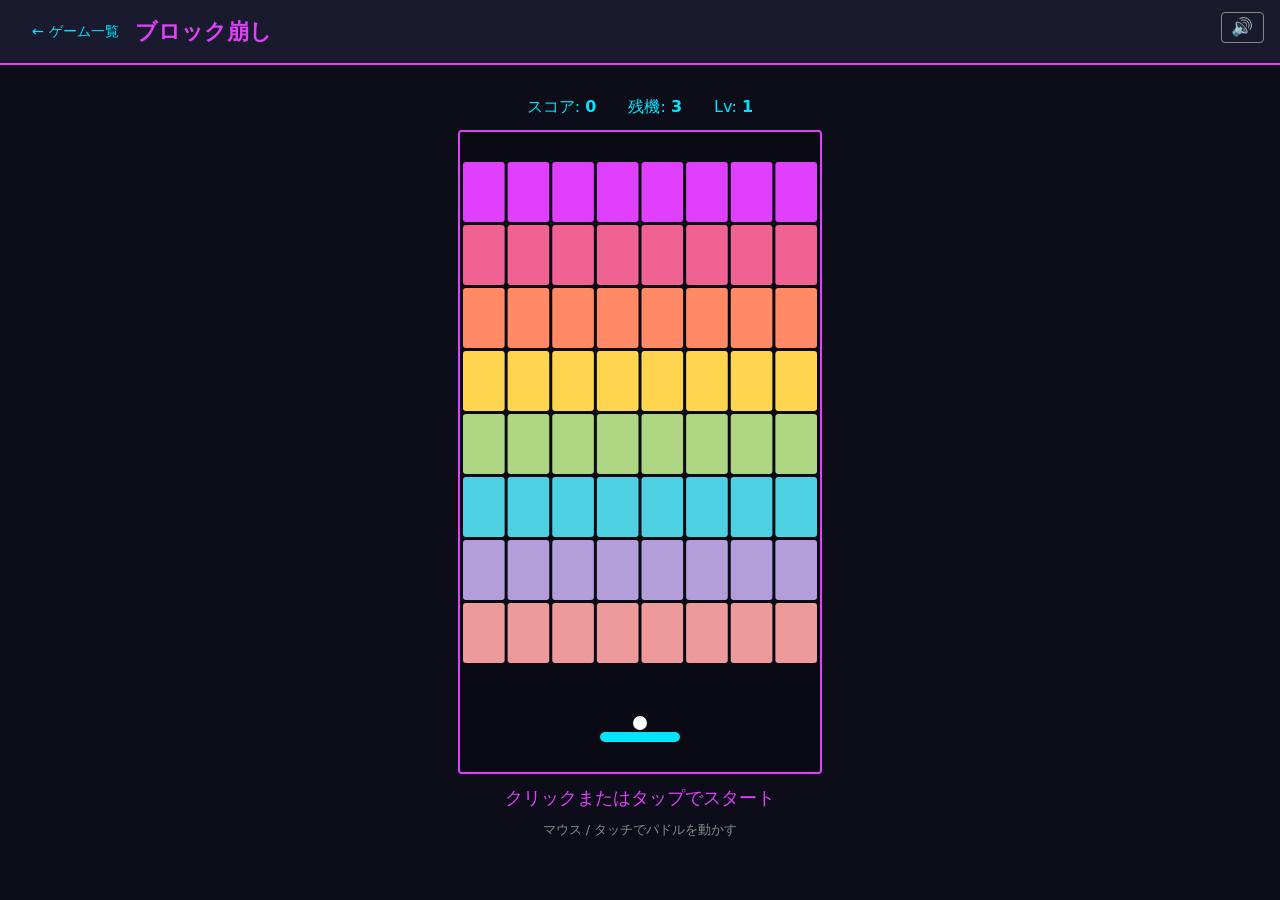
==== block-kuzushi/index.html @ 8c3ec23e "feat: ブロック崩し初版 - ご褒美画像をブロックの裏に配置し、崩すたびに絵が見える仕組み - 縦長キャンバス（360×640）＋縦長ブロック（8×8） - パワーアップシステム（W/+/S/B/" ====
<!DOCTYPE html>
<html lang="ja">
<head>
  <meta charset="UTF-8">
  <meta name="viewport" content="width=device-width, initial-scale=1">
  <title>ブロック崩し</title>
  <link rel="stylesheet" href="../assets/css/common.css">
  <style>
    #game-area {
      display: flex;
      flex-direction: column;
      align-items: center;
      gap: 0.75rem;
    }
    #canvas {
      border: 2px solid var(--accent);
      border-radius: 4px;
      display: block;
      cursor: none;
      touch-action: none;
      max-width: 100%;
      height: auto;
    }
    #hud {
      display: flex;
      gap: 2rem;
      font-size: 1rem;
      color: var(--accent2);
    }
    #message {
      font-size: 1.1rem;
      color: var(--accent);
      min-height: 1.5rem;
      text-align: center;
    }
    .controls { font-size: 0.8rem; color: var(--muted); text-align: center; }
    #mute-btn {
      position: fixed;
      top: 0.75rem;
      right: 1rem;
      background: transparent;
      border: 1px solid var(--muted);
      color: var(--muted);
      border-radius: 4px;
      padding: 0.25rem 0.6rem;
      font-size: 1.1rem;
      cursor: pointer;
      z-index: 10;
    }
    #mute-btn:hover { border-color: var(--accent2); color: var(--accent2); }

    /* ---- ギャラリー ---- */
    #gallery {
      position: fixed;
      inset: 0;
      background: rgba(4, 4, 18, 0.96);
      display: flex;
      flex-direction: column;
      align-items: center;
      justify-content: center;
      gap: 1.4rem;
      z-index: 200;
      padding: 1.5rem;
      animation: gFadeIn 0.45s ease;
    }
    #gallery.hidden { display: none; }
    @keyframes gFadeIn {
      from { opacity: 0; transform: scale(0.96); }
      to   { opacity: 1; transform: scale(1); }
    }
    #gallery-title {
      font-size: 1.7rem;
      font-weight: bold;
      color: #ffd54f;
      text-shadow: 0 0 24px rgba(255,109,0,0.9);
      text-align: center;
      letter-spacing: 0.05em;
    }
    #gallery-img {
      max-width: min(420px, 90vw);
      max-height: 62vh;
      object-fit: contain;
      border: 2px solid var(--accent);
      border-radius: 10px;
      box-shadow: 0 0 40px rgba(224,64,251,0.55), 0 0 80px rgba(224,64,251,0.2);
      animation: gImgIn 0.5s ease 0.1s both;
    }
    @keyframes gImgIn {
      from { opacity: 0; transform: translateY(16px); }
      to   { opacity: 1; transform: translateY(0); }
    }
    #gallery-btn {
      animation: gBtnIn 0.4s ease 0.3s both;
    }
    @keyframes gBtnIn {
      from { opacity: 0; transform: translateY(10px); }
      to   { opacity: 1; transform: translateY(0); }
    }
  </style>
</head>
<body>
  <header>
    <a href="../">← ゲーム一覧</a>
    <h1>ブロック崩し</h1>
  </header>

  <main>
    <div id="game-area">
      <div id="hud">
        <span>スコア: <b id="score">0</b></span>
        <span>残機: <b id="lives">3</b></span>
        <span>Lv: <b id="level">1</b></span>
      </div>
      <canvas id="canvas" width="360" height="640"></canvas>
      <div id="message">クリックまたはタップでスタート</div>
      <div class="controls">マウス / タッチでパドルを動かす</div>
    </div>
  </main>

  <!-- ギャラリーオーバーレイ -->
  <div id="gallery" class="hidden">
    <div id="gallery-title"></div>
    <img id="gallery-img" src="" alt="クリア画像">
    <button id="gallery-btn" class="btn">次のレベルへ</button>
  </div>

  <button id="mute-btn" title="BGM ON/OFF">🔊</button>

  <script src="../assets/js/bgm.js"></script>
  <script>bgm.setSrc('../assets/bgm/block-kuzushi.mp3');</script>
  <script src="game.js"></script>
</body>
</html>
---- assets/css/common.css ----
*, *::before, *::after { box-sizing: border-box; margin: 0; padding: 0; }

:root {
  --bg: #0d0d1a;
  --surface: #1a1a2e;
  --accent: #e040fb;
  --accent2: #00e5ff;
  --text: #f0f0f0;
  --muted: #888;
}

body {
  font-family: 'Segoe UI', system-ui, sans-serif;
  background: var(--bg);
  color: var(--text);
  min-height: 100vh;
  display: flex;
  flex-direction: column;
  align-items: center;
}

header {
  width: 100%;
  padding: 1rem 2rem;
  background: var(--surface);
  border-bottom: 2px solid var(--accent);
  display: flex;
  align-items: center;
  gap: 1rem;
}

header a { color: var(--accent2); text-decoration: none; font-size: 0.9rem; }
header a:hover { text-decoration: underline; }

h1 { font-size: 1.4rem; color: var(--accent); }

main {
  width: 100%;
  max-width: 900px;
  padding: 2rem 1rem;
  flex: 1;
}


.btn {
  padding: 0.6rem 2rem;
  background: var(--accent);
  color: #fff;
  border: none;
  border-radius: 6px;
  font-size: 1rem;
  cursor: pointer;
  transition: opacity 0.15s;
}
.btn:hover { opacity: 0.85; }
.btn-outline {
  background: transparent;
  border: 2px solid var(--accent2);
  color: var(--accent2);
}
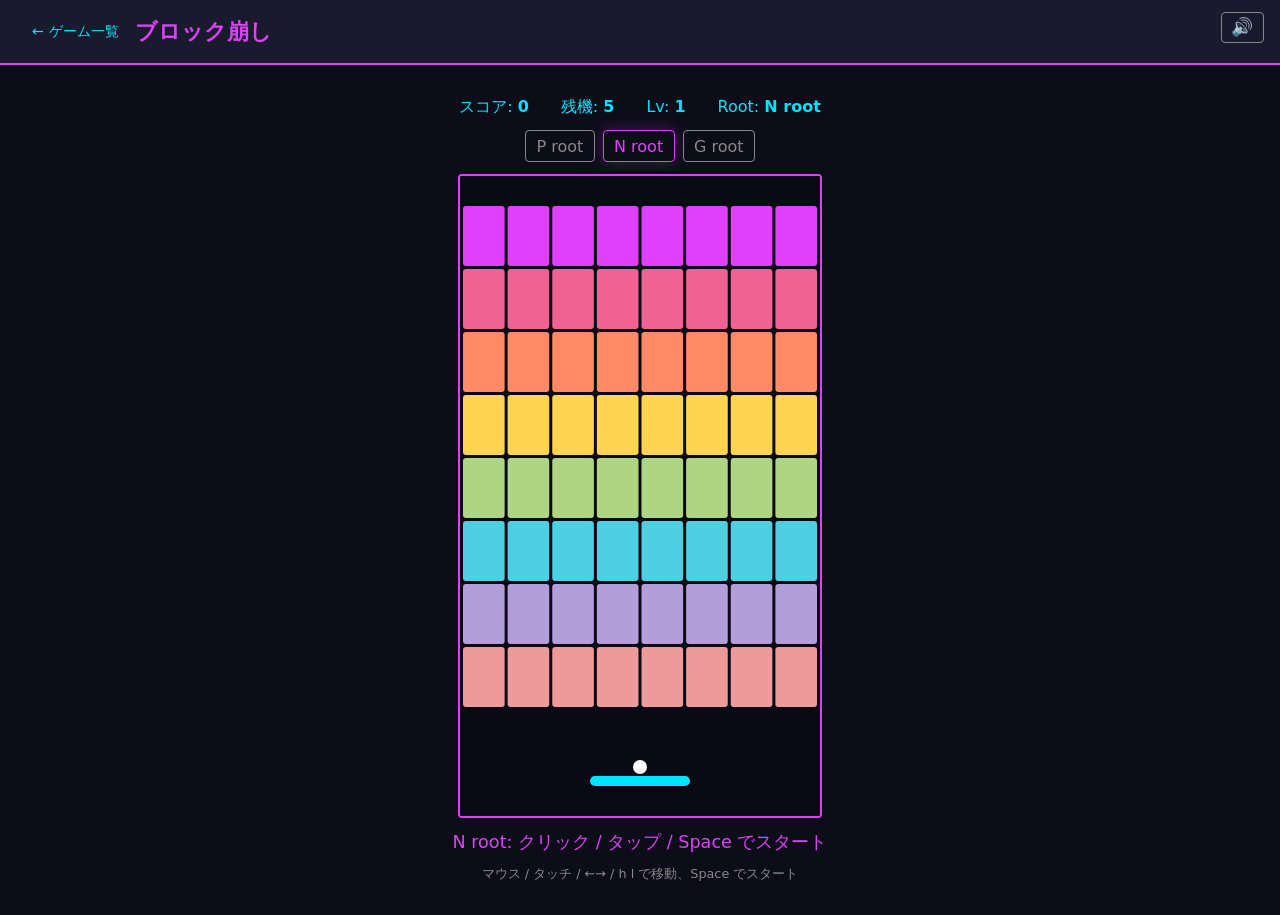
==== commit 8cfff9d7: "Add keyboard controls and route modes" ====
--- a/block-kuzushi/index.html
+++ b/block-kuzushi/index.html
@@ -23,6 +23,8 @@
     }
     #hud {
       display: flex;
+      flex-wrap: wrap;
+      justify-content: center;
       gap: 2rem;
       font-size: 1rem;
       color: var(--accent2);
@@ -34,6 +36,30 @@
       text-align: center;
     }
     .controls { font-size: 0.8rem; color: var(--muted); text-align: center; }
+    #route-select {
+      display: flex;
+      gap: 0.5rem;
+      flex-wrap: wrap;
+      justify-content: center;
+    }
+    .route-btn {
+      background: transparent;
+      border: 1px solid var(--muted);
+      border-radius: 4px;
+      color: var(--muted);
+      cursor: pointer;
+      font: inherit;
+      padding: 0.35rem 0.65rem;
+    }
+    .route-btn.active {
+      border-color: var(--accent);
+      color: var(--accent);
+      box-shadow: 0 0 14px rgba(224,64,251,0.28);
+    }
+    .route-btn:hover {
+      border-color: var(--accent2);
+      color: var(--accent2);
+    }
     #mute-btn {
       position: fixed;
       top: 0.75rem;
@@ -108,12 +134,18 @@
     <div id="game-area">
       <div id="hud">
         <span>スコア: <b id="score">0</b></span>
-        <span>残機: <b id="lives">3</b></span>
+        <span>残機: <b id="lives">5</b></span>
         <span>Lv: <b id="level">1</b></span>
+        <span>Root: <b id="mode">N root</b></span>
+      </div>
+      <div id="route-select" aria-label="ルート選択">
+        <button class="route-btn" data-mode="p" type="button">P root</button>
+        <button class="route-btn active" data-mode="n" type="button">N root</button>
+        <button class="route-btn" data-mode="g" type="button">G root</button>
       </div>
       <canvas id="canvas" width="360" height="640"></canvas>
       <div id="message">クリックまたはタップでスタート</div>
-      <div class="controls">マウス / タッチでパドルを動かす</div>
+      <div class="controls">マウス / タッチ / ←→ / h l で移動、Space でスタート</div>
     </div>
   </main>
 
